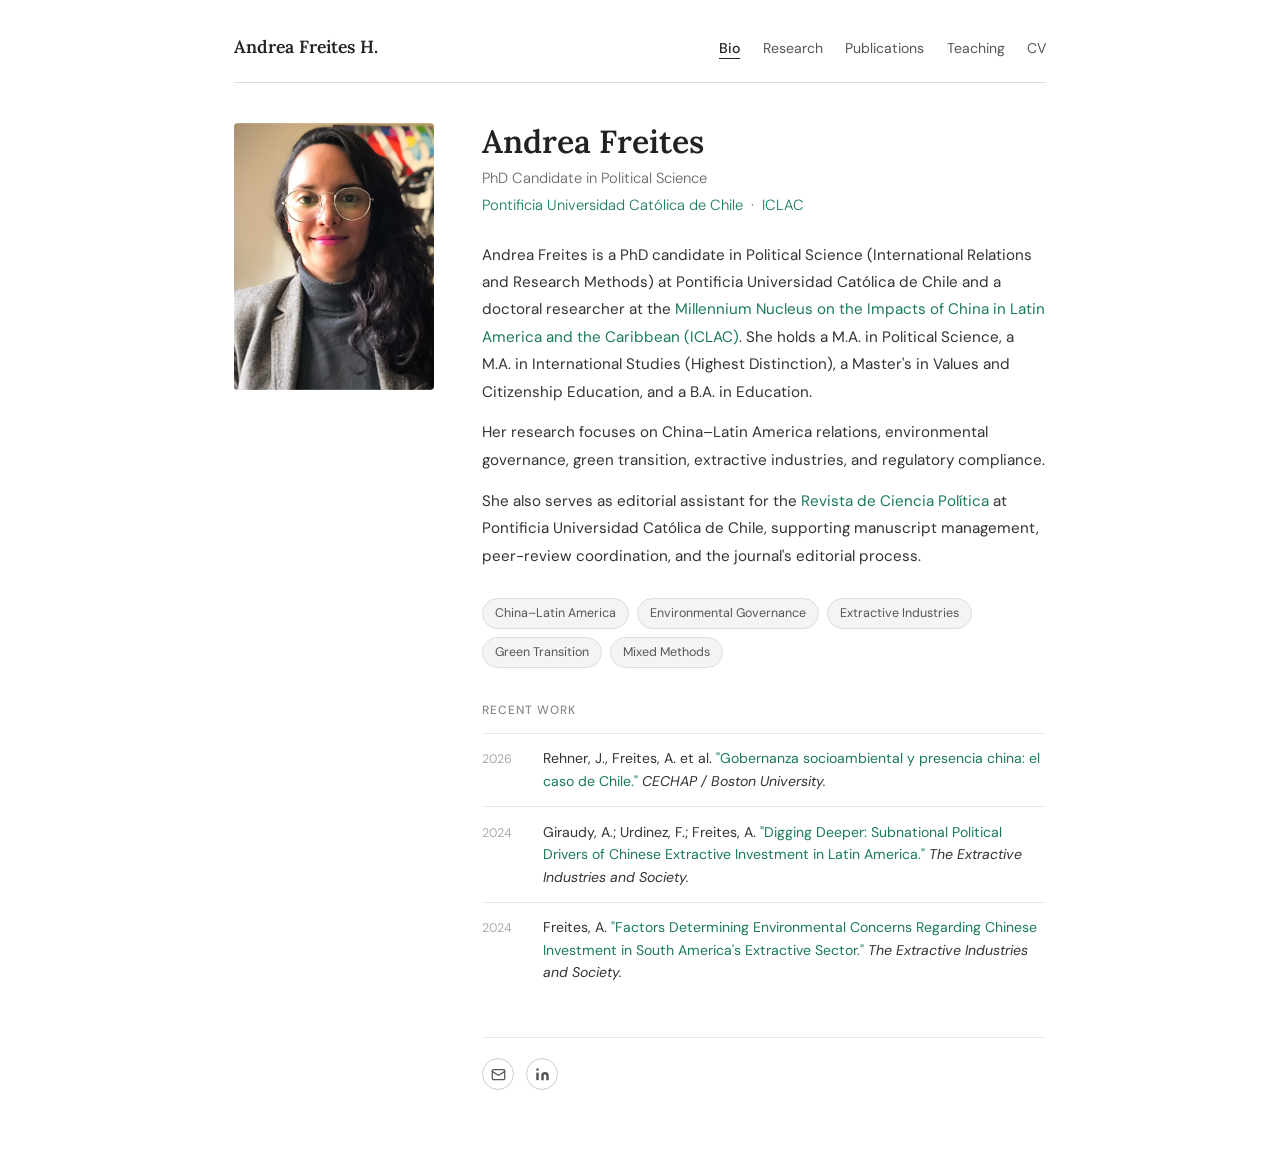
==== index.html @ e6993bae "Update index.html" ====
<!DOCTYPE html>
<html lang="en">
<head>
  <meta charset="UTF-8">
  <meta name="viewport" content="width=device-width, initial-scale=1.0">
  <title>Andrea Freites.</title>
  <link rel="preconnect" href="https://fonts.googleapis.com">
  <link rel="preconnect" href="https://fonts.gstatic.com" crossorigin>
  <link href="https://fonts.googleapis.com/css2?family=Lora:ital,wght@0,400;0,600;1,400&family=DM+Sans:wght@300;400;500&display=swap" rel="stylesheet">
  <style>
    *, *::before, *::after { box-sizing: border-box; margin: 0; padding: 0; }

    body {
      font-family: 'DM Sans', sans-serif;
      font-size: 1rem;
      line-height: 1.7;
      color: #222;
      background: #fff;
    }

    .page-wrap {
      max-width: 860px;
      margin: 0 auto;
      padding: 2rem 1.5rem 4rem;
    }

    /* Nav */
    nav {
      display: flex;
      align-items: baseline;
      justify-content: space-between;
      padding-bottom: 1.25rem;
      border-bottom: 1px solid #ddd;
      margin-bottom: 2.5rem;
      flex-wrap: wrap;
      gap: 0.75rem;
    }

    .nav-name {
      font-family: 'Lora', serif;
      font-size: 1.1rem;
      font-weight: 600;
      color: #222;
      text-decoration: none;
    }

    .nav-links {
      display: flex;
      gap: 1.4rem;
      font-size: 0.88rem;
      list-style: none;
    }

    .nav-links a {
      color: #555;
      text-decoration: none;
    }

    .nav-links a:hover { color: #222; }

    .nav-links a.active {
      color: #222;
      font-weight: 500;
      border-bottom: 1.5px solid #222;
      padding-bottom: 1px;
    }

    /* Two-column layout */
    .main-grid {
      display: grid;
      grid-template-columns: 200px 1fr;
      gap: 3rem;
      align-items: start;
    }

    /* Photo */
    .photo-col img {
      width: 100%;
      aspect-ratio: 3 / 4;
      object-fit: cover;
      border-radius: 4px;
      display: block;
    }

    /* Right column */
    .text-col h1 {
      font-family: 'Lora', serif;
      font-size: 2rem;
      font-weight: 600;
      line-height: 1.2;
      margin-bottom: 0.3rem;
      color: #222;
    }

    .subtitle {
      font-size: 0.92rem;
      color: #666;
      font-weight: 300;
      margin-bottom: 0.1rem;
    }

    .institution {
      font-size: 0.92rem;
      color: #666;
      font-weight: 300;
      margin-bottom: 1.5rem;
    }

    .institution a { color: #1a7a5e; text-decoration: none; }
    .institution a:hover { text-decoration: underline; }

    /* Bio */
    .bio { margin-bottom: 1.75rem; }

    .bio p {
      font-size: 0.95rem;
      line-height: 1.8;
      color: #333;
      margin-bottom: 0.85rem;
    }

    .bio a { color: #1a7a5e; text-decoration: none; }
    .bio a:hover { text-decoration: underline; }

    /* Research tags */
    .tags {
      display: flex;
      flex-wrap: wrap;
      gap: 8px;
      margin-bottom: 2rem;
    }

    .tag {
      font-size: 0.78rem;
      padding: 4px 12px;
      border-radius: 20px;
      background: #f4f4f2;
      color: #555;
      border: 0.5px solid #ddd;
    }

    /* Recent work */
    .recent-label {
      font-size: 0.75rem;
      font-weight: 500;
      text-transform: uppercase;
      letter-spacing: 0.08em;
      color: #888;
      margin-bottom: 0.75rem;
    }

    .news-item {
      display: flex;
      gap: 1rem;
      align-items: baseline;
      padding: 0.85rem 0;
      border-top: 0.5px solid #e8e8e8;
    }

    .news-date {
      font-size: 0.78rem;
      color: #aaa;
      white-space: nowrap;
      min-width: 2.8rem;
    }

    .news-text {
      font-size: 0.88rem;
      line-height: 1.6;
      color: #333;
    }

    .news-text em { font-style: italic; }
    .news-text a { color: #1a7a5e; text-decoration: none; }
    .news-text a:hover { text-decoration: underline; }

    /* Footer */
    footer {
      margin-top: 2.5rem;
      padding-top: 1.25rem;
      border-top: 0.5px solid #e8e8e8;
      font-size: 0.85rem;
      color: #888;
    }

    footer a { color: #1a7a5e; text-decoration: none; }
    footer a:hover { text-decoration: underline; }

    /* Responsive */
    @media (max-width: 620px) {
      .main-grid {
        grid-template-columns: 1fr;
        gap: 1.5rem;
      }
      .photo-col img {
        width: 140px;
        aspect-ratio: 1 / 1;
        border-radius: 50%;
      }
      nav { flex-direction: column; align-items: flex-start; }
    }
  </style>
</head>
<body>
<div class="page-wrap">

  <nav>
    <a href="index.html" class="nav-name">Andrea Freites H.</a>
    <ul class="nav-links">
      <li><a href="index.html" class="active">Bio</a></li>
      <li><a href="research.html">Research</a></li>
      <li><a href="publications.html">Publications</a></li>
      <li><a href="teaching.html">Teaching</a></li>
      <li><a href="cv.html">CV</a></li>
    </ul>
  </nav>

  <div class="main-grid">

    <div class="photo-col">
      <img src="assets/fotoaf.jpg" alt="Andrea Freites">
    </div>

    <div class="text-col">
      <h1>Andrea Freites</h1>
      <p class="subtitle">PhD Candidate in Political Science</p>
      <p class="institution">
        <a href="https://cienciapolitica.uc.cl" target="_blank" rel="noopener noreferrer">Pontificia Universidad Católica de Chile</a>
        &nbsp;·&nbsp;
        <a href="https://iclac.cl/eng/" target="_blank" rel="noopener noreferrer">ICLAC</a>
      </p>

      <div class="bio">
        <p>
          Andrea Freites is a PhD candidate in Political Science (International Relations and Research Methods)
          at Pontificia Universidad Católica de Chile and a doctoral researcher at the
          <a href="https://iclac.cl/eng/" target="_blank" rel="noopener noreferrer">Millennium Nucleus on the Impacts of China in Latin America and the Caribbean (ICLAC)</a>.
          She holds a M.A. in Political Science, a M.A. in International Studies (Highest Distinction),
          a Master's in Values and Citizenship Education, and a B.A. in Education.
        </p>
        <p>
          Her research focuses on China–Latin America relations, environmental governance, green transition,
          extractive industries, and regulatory compliance.
        </p>
        <p>
          She also serves as editorial assistant for the
          <a href="https://revistacienciapolitica.uc.cl/index.php/rcp/index" target="_blank" rel="noopener noreferrer">Revista de Ciencia Política</a>
          at Pontificia Universidad Católica de Chile, supporting manuscript management, peer-review coordination,
          and the journal's editorial process.
        </p>
      </div>

      <div class="tags">
        <span class="tag">China–Latin America</span>
        <span class="tag">Environmental Governance</span>
        <span class="tag">Extractive Industries</span>
        <span class="tag">Green Transition</span>
        <span class="tag">Mixed Methods</span>
      </div>

      <p class="recent-label">Recent work</p>

      
<div class="news-item">
  <span class="news-date">2026</span>
  <span class="news-text">
    Rehner, J., Freites, A. et al.
    <a href="https://cechap.up.edu.pe/en/review/latin-america-china-and-a-just-energy-transition-working-paper-series/" target="_blank" rel="noopener noreferrer">"Gobernanza socioambiental y presencia china: el caso de Chile."</a>
    <em>CECHAP / Boston University.</em>
  </span>
</div>

<div class="news-item">
  <span class="news-date">2024</span>
  <span class="news-text">
    Giraudy, A.; Urdinez, F.; Freites, A.
    <a href="https://www.sciencedirect.com/science/article/pii/S2214790X24001515" target="_blank" rel="noopener noreferrer">"Digging Deeper: Subnational Political Drivers of Chinese Extractive Investment in Latin America."</a>
    <em>The Extractive Industries and Society.</em>
  </span>
</div>

<div class="news-item">
  <span class="news-date">2024</span>
  <span class="news-text">
    Freites, A.
    <a href="https://www.sciencedirect.com/science/article/pii/S2214790X24001035" target="_blank" rel="noopener noreferrer">"Factors Determining Environmental Concerns Regarding Chinese Investment in South America's Extractive Sector."</a>
    <em>The Extractive Industries and Society.</em>
  </span>
</div>

      <footer>
  <a href="mailto:apfreites@uc.cl" target="_blank" rel="noopener noreferrer" title="Email" style="display:inline-flex; align-items:center; justify-content:center; width:32px; height:32px; border-radius:50%; border:1px solid #ccc; color:#555; text-decoration:none; margin-right:8px;">
    <svg xmlns="http://www.w3.org/2000/svg" width="15" height="15" viewBox="0 0 24 24" fill="none" stroke="currentColor" stroke-width="2" stroke-linecap="round" stroke-linejoin="round"><rect x="2" y="4" width="20" height="16" rx="2"/><path d="m22 7-8.97 5.7a1.94 1.94 0 0 1-2.06 0L2 7"/></svg>
  </a>
  <a href="https://www.linkedin.com/in/andrea-p-a-freites-h-539843b3/" target="_blank" rel="noopener noreferrer" title="LinkedIn" style="display:inline-flex; align-items:center; justify-content:center; width:32px; height:32px; border-radius:50%; border:1px solid #ccc; color:#555; text-decoration:none;">
    <svg xmlns="http://www.w3.org/2000/svg" width="15" height="15" viewBox="0 0 24 24" fill="currentColor"><path d="M16 8a6 6 0 0 1 6 6v7h-4v-7a2 2 0 0 0-2-2 2 2 0 0 0-2 2v7h-4v-7a6 6 0 0 1 6-6z"/><rect x="2" y="9" width="4" height="12"/><circle cx="4" cy="4" r="2"/></svg>
  </a>
</footer>

    </div>
  </div>

</div>
</body>
</html>
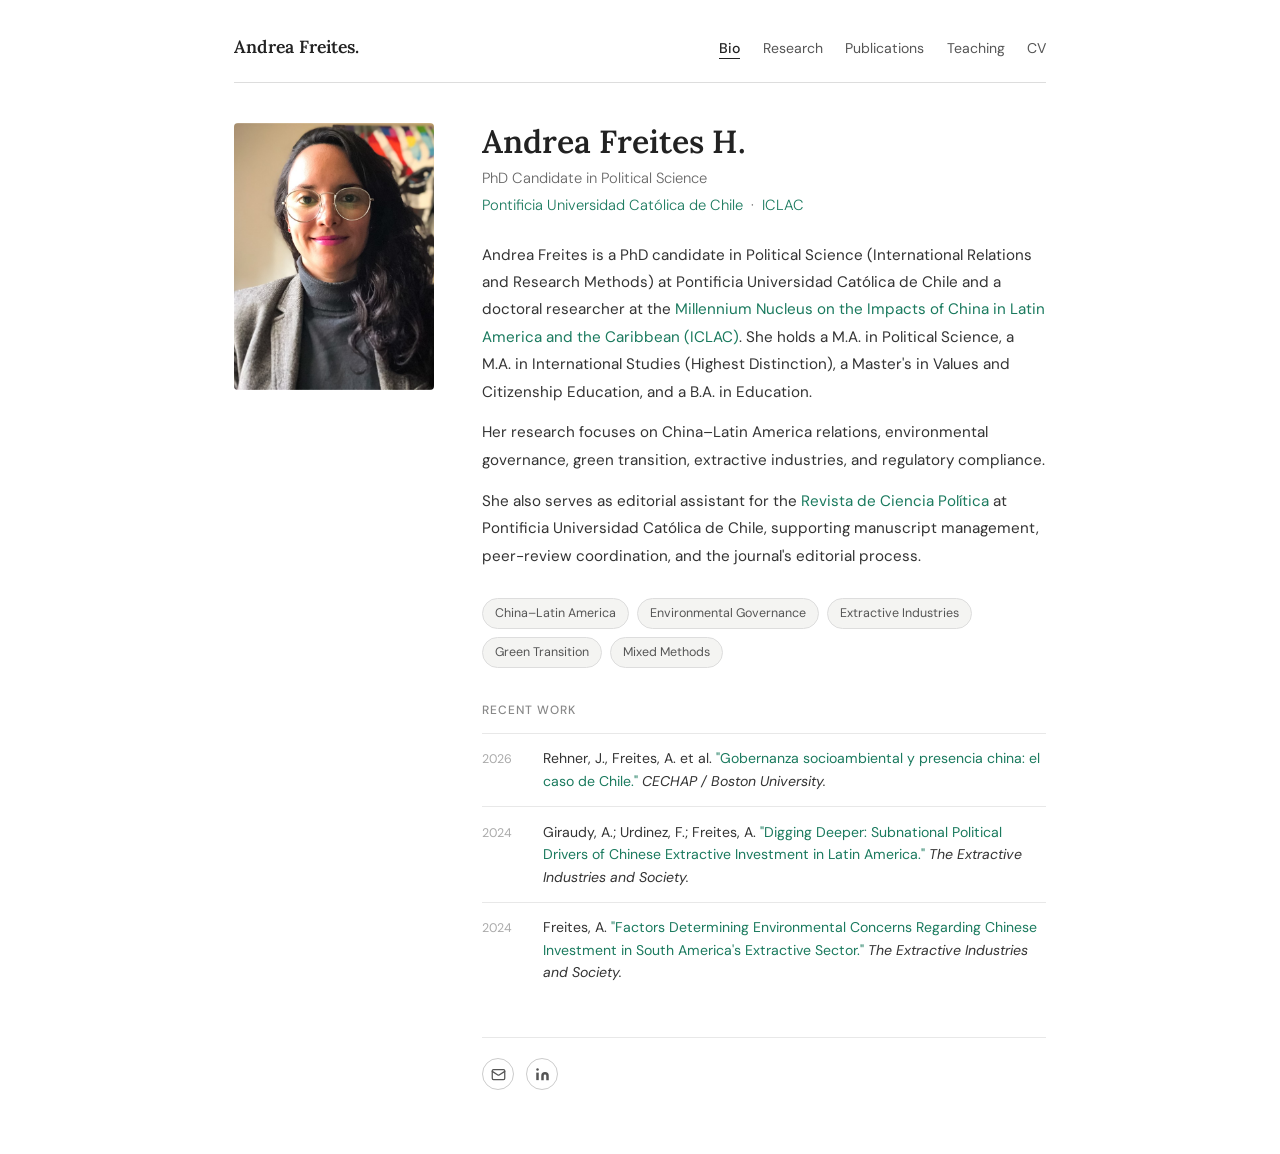
==== commit 8d0f28fa: "Update index.html" ====
--- a/index.html
+++ b/index.html
@@ -205,7 +205,7 @@
 <div class="page-wrap">
 
   <nav>
-    <a href="index.html" class="nav-name">Andrea Freites H.</a>
+    <a href="index.html" class="nav-name">Andrea Freites.</a>
     <ul class="nav-links">
       <li><a href="index.html" class="active">Bio</a></li>
       <li><a href="research.html">Research</a></li>
@@ -222,7 +222,7 @@
     </div>
 
     <div class="text-col">
-      <h1>Andrea Freites</h1>
+      <h1>Andrea Freites H.</h1>
       <p class="subtitle">PhD Candidate in Political Science</p>
       <p class="institution">
         <a href="https://cienciapolitica.uc.cl" target="_blank" rel="noopener noreferrer">Pontificia Universidad Católica de Chile</a>
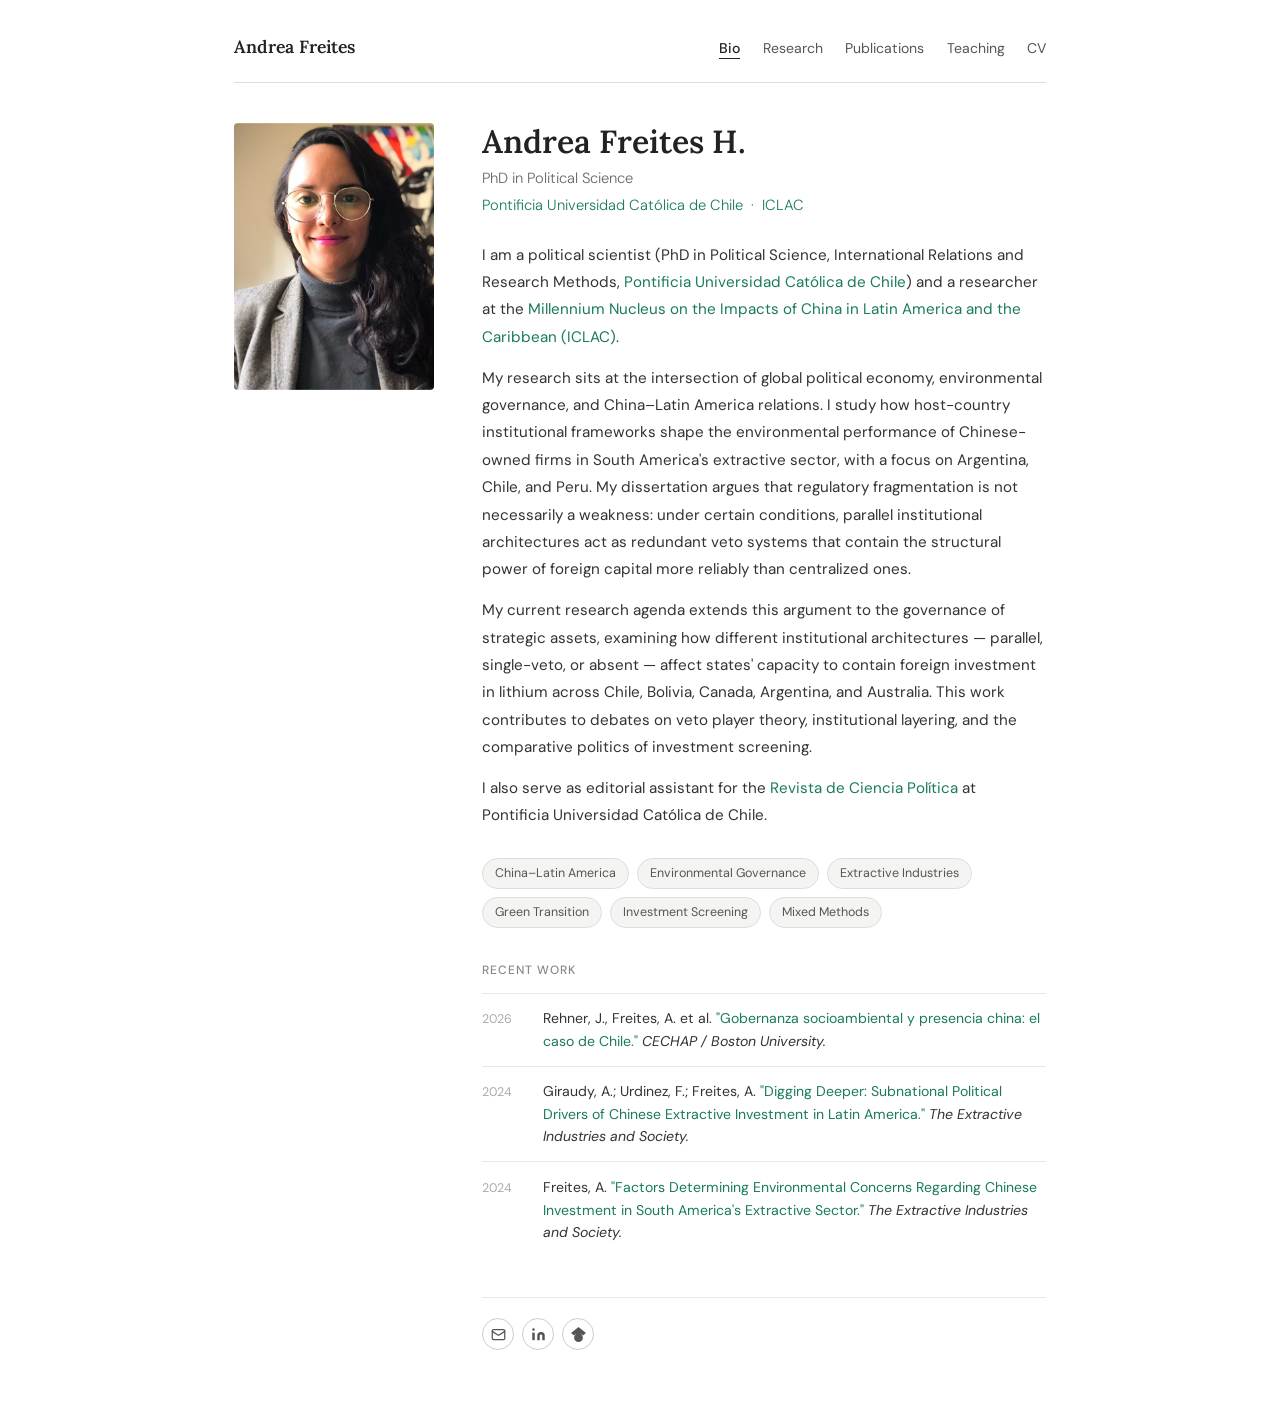
==== commit f09caa6e: "Update index.html" ====
--- a/index.html
+++ b/index.html
@@ -3,7 +3,7 @@
 <head>
   <meta charset="UTF-8">
   <meta name="viewport" content="width=device-width, initial-scale=1.0">
-  <title>Andrea Freites.</title>
+  <title>Andrea Freites</title>
   <link rel="preconnect" href="https://fonts.googleapis.com">
   <link rel="preconnect" href="https://fonts.gstatic.com" crossorigin>
   <link href="https://fonts.googleapis.com/css2?family=Lora:ital,wght@0,400;0,600;1,400&family=DM+Sans:wght@300;400;500&display=swap" rel="stylesheet">
@@ -24,7 +24,6 @@
       padding: 2rem 1.5rem 4rem;
     }
 
-    /* Nav */
     nav {
       display: flex;
       align-items: baseline;
@@ -51,13 +50,8 @@
       list-style: none;
     }
 
-    .nav-links a {
-      color: #555;
-      text-decoration: none;
-    }
-
+    .nav-links a { color: #555; text-decoration: none; }
     .nav-links a:hover { color: #222; }
-
     .nav-links a.active {
       color: #222;
       font-weight: 500;
@@ -65,7 +59,6 @@
       padding-bottom: 1px;
     }
 
-    /* Two-column layout */
     .main-grid {
       display: grid;
       grid-template-columns: 200px 1fr;
@@ -73,7 +66,6 @@
       align-items: start;
     }
 
-    /* Photo */
     .photo-col img {
       width: 100%;
       aspect-ratio: 3 / 4;
@@ -82,7 +74,6 @@
       display: block;
     }
 
-    /* Right column */
     .text-col h1 {
       font-family: 'Lora', serif;
       font-size: 2rem;
@@ -109,7 +100,6 @@
     .institution a { color: #1a7a5e; text-decoration: none; }
     .institution a:hover { text-decoration: underline; }
 
-    /* Bio */
     .bio { margin-bottom: 1.75rem; }
 
     .bio p {
@@ -122,7 +112,6 @@
     .bio a { color: #1a7a5e; text-decoration: none; }
     .bio a:hover { text-decoration: underline; }
 
-    /* Research tags */
     .tags {
       display: flex;
       flex-wrap: wrap;
@@ -139,7 +128,6 @@
       border: 0.5px solid #ddd;
     }
 
-    /* Recent work */
     .recent-label {
       font-size: 0.75rem;
       font-weight: 500;
@@ -174,29 +162,35 @@
     .news-text a { color: #1a7a5e; text-decoration: none; }
     .news-text a:hover { text-decoration: underline; }
 
-    /* Footer */
     footer {
       margin-top: 2.5rem;
       padding-top: 1.25rem;
       border-top: 0.5px solid #e8e8e8;
-      font-size: 0.85rem;
-      color: #888;
-    }
-
-    footer a { color: #1a7a5e; text-decoration: none; }
-    footer a:hover { text-decoration: underline; }
-
-    /* Responsive */
+    }
+
+    .footer-icons { display: flex; gap: 8px; }
+
+    .footer-icon {
+      display: inline-flex;
+      align-items: center;
+      justify-content: center;
+      width: 32px;
+      height: 32px;
+      border-radius: 50%;
+      border: 1px solid #ccc;
+      color: #555;
+      text-decoration: none;
+      transition: border-color 0.2s, color 0.2s;
+    }
+
+    .footer-icon:hover {
+      border-color: #1a7a5e;
+      color: #1a7a5e;
+    }
+
     @media (max-width: 620px) {
-      .main-grid {
-        grid-template-columns: 1fr;
-        gap: 1.5rem;
-      }
-      .photo-col img {
-        width: 140px;
-        aspect-ratio: 1 / 1;
-        border-radius: 50%;
-      }
+      .main-grid { grid-template-columns: 1fr; gap: 1.5rem; }
+      .photo-col img { width: 140px; aspect-ratio: 1 / 1; border-radius: 50%; }
       nav { flex-direction: column; align-items: flex-start; }
     }
   </style>
@@ -205,7 +199,7 @@
 <div class="page-wrap">
 
   <nav>
-    <a href="index.html" class="nav-name">Andrea Freites.</a>
+    <a href="index.html" class="nav-name">Andrea Freites</a>
     <ul class="nav-links">
       <li><a href="index.html" class="active">Bio</a></li>
       <li><a href="research.html">Research</a></li>
@@ -223,7 +217,7 @@
 
     <div class="text-col">
       <h1>Andrea Freites H.</h1>
-      <p class="subtitle">PhD Candidate in Political Science</p>
+      <p class="subtitle">PhD in Political Science</p>
       <p class="institution">
         <a href="https://cienciapolitica.uc.cl" target="_blank" rel="noopener noreferrer">Pontificia Universidad Católica de Chile</a>
         &nbsp;·&nbsp;
@@ -232,21 +226,32 @@
 
       <div class="bio">
         <p>
-          Andrea Freites is a PhD candidate in Political Science (International Relations and Research Methods)
-          at Pontificia Universidad Católica de Chile and a doctoral researcher at the
-          <a href="https://iclac.cl/eng/" target="_blank" rel="noopener noreferrer">Millennium Nucleus on the Impacts of China in Latin America and the Caribbean (ICLAC)</a>.
-          She holds a M.A. in Political Science, a M.A. in International Studies (Highest Distinction),
-          a Master's in Values and Citizenship Education, and a B.A. in Education.
+          I am a political scientist (PhD in Political Science, International Relations and Research Methods,
+          <a href="https://cienciapolitica.uc.cl" target="_blank" rel="noopener noreferrer">Pontificia Universidad Católica de Chile</a>)
+          and a researcher at the
+          <a href="https://iclac.cl/eng/" target="_blank" rel="noopener noreferrer">Millennium Nucleus on the Impacts of China
+          in Latin America and the Caribbean (ICLAC)</a>.
         </p>
         <p>
-          Her research focuses on China–Latin America relations, environmental governance, green transition,
-          extractive industries, and regulatory compliance.
+          My research sits at the intersection of global political economy, environmental governance,
+          and China–Latin America relations. I study how host-country institutional frameworks shape
+          the environmental performance of Chinese-owned firms in South America's extractive sector,
+          with a focus on Argentina, Chile, and Peru. My dissertation argues that regulatory fragmentation
+          is not necessarily a weakness: under certain conditions, parallel institutional architectures act
+          as redundant veto systems that contain the structural power of foreign capital more reliably
+          than centralized ones.
         </p>
         <p>
-          She also serves as editorial assistant for the
+          My current research agenda extends this argument to the governance of strategic assets,
+          examining how different institutional architectures — parallel, single-veto, or absent —
+          affect states' capacity to contain foreign investment in lithium across Chile, Bolivia, Canada,
+          Argentina, and Australia. This work contributes to debates on veto player theory,
+          institutional layering, and the comparative politics of investment screening.
+        </p>
+        <p>
+          I also serve as editorial assistant for the
           <a href="https://revistacienciapolitica.uc.cl/index.php/rcp/index" target="_blank" rel="noopener noreferrer">Revista de Ciencia Política</a>
-          at Pontificia Universidad Católica de Chile, supporting manuscript management, peer-review coordination,
-          and the journal's editorial process.
+          at Pontificia Universidad Católica de Chile.
         </p>
       </div>
 
@@ -255,47 +260,52 @@
         <span class="tag">Environmental Governance</span>
         <span class="tag">Extractive Industries</span>
         <span class="tag">Green Transition</span>
+        <span class="tag">Investment Screening</span>
         <span class="tag">Mixed Methods</span>
       </div>
 
       <p class="recent-label">Recent work</p>
 
-      
-<div class="news-item">
-  <span class="news-date">2026</span>
-  <span class="news-text">
-    Rehner, J., Freites, A. et al.
-    <a href="https://cechap.up.edu.pe/en/review/latin-america-china-and-a-just-energy-transition-working-paper-series/" target="_blank" rel="noopener noreferrer">"Gobernanza socioambiental y presencia china: el caso de Chile."</a>
-    <em>CECHAP / Boston University.</em>
-  </span>
-</div>
-
-<div class="news-item">
-  <span class="news-date">2024</span>
-  <span class="news-text">
-    Giraudy, A.; Urdinez, F.; Freites, A.
-    <a href="https://www.sciencedirect.com/science/article/pii/S2214790X24001515" target="_blank" rel="noopener noreferrer">"Digging Deeper: Subnational Political Drivers of Chinese Extractive Investment in Latin America."</a>
-    <em>The Extractive Industries and Society.</em>
-  </span>
-</div>
-
-<div class="news-item">
-  <span class="news-date">2024</span>
-  <span class="news-text">
-    Freites, A.
-    <a href="https://www.sciencedirect.com/science/article/pii/S2214790X24001035" target="_blank" rel="noopener noreferrer">"Factors Determining Environmental Concerns Regarding Chinese Investment in South America's Extractive Sector."</a>
-    <em>The Extractive Industries and Society.</em>
-  </span>
-</div>
+      <div class="news-item">
+        <span class="news-date">2026</span>
+        <span class="news-text">
+          Rehner, J., Freites, A. et al.
+          <a href="https://cechap.up.edu.pe/en/review/latin-america-china-and-a-just-energy-transition-working-paper-series/" target="_blank" rel="noopener noreferrer">"Gobernanza socioambiental y presencia china: el caso de Chile."</a>
+          <em>CECHAP / Boston University.</em>
+        </span>
+      </div>
+
+      <div class="news-item">
+        <span class="news-date">2024</span>
+        <span class="news-text">
+          Giraudy, A.; Urdinez, F.; Freites, A.
+          <a href="https://www.sciencedirect.com/science/article/pii/S2214790X24001515" target="_blank" rel="noopener noreferrer">"Digging Deeper: Subnational Political Drivers of Chinese Extractive Investment in Latin America."</a>
+          <em>The Extractive Industries and Society.</em>
+        </span>
+      </div>
+
+      <div class="news-item">
+        <span class="news-date">2024</span>
+        <span class="news-text">
+          Freites, A.
+          <a href="https://www.sciencedirect.com/science/article/pii/S2214790X24001035" target="_blank" rel="noopener noreferrer">"Factors Determining Environmental Concerns Regarding Chinese Investment in South America's Extractive Sector."</a>
+          <em>The Extractive Industries and Society.</em>
+        </span>
+      </div>
 
       <footer>
-  <a href="mailto:apfreites@uc.cl" target="_blank" rel="noopener noreferrer" title="Email" style="display:inline-flex; align-items:center; justify-content:center; width:32px; height:32px; border-radius:50%; border:1px solid #ccc; color:#555; text-decoration:none; margin-right:8px;">
-    <svg xmlns="http://www.w3.org/2000/svg" width="15" height="15" viewBox="0 0 24 24" fill="none" stroke="currentColor" stroke-width="2" stroke-linecap="round" stroke-linejoin="round"><rect x="2" y="4" width="20" height="16" rx="2"/><path d="m22 7-8.97 5.7a1.94 1.94 0 0 1-2.06 0L2 7"/></svg>
-  </a>
-  <a href="https://www.linkedin.com/in/andrea-p-a-freites-h-539843b3/" target="_blank" rel="noopener noreferrer" title="LinkedIn" style="display:inline-flex; align-items:center; justify-content:center; width:32px; height:32px; border-radius:50%; border:1px solid #ccc; color:#555; text-decoration:none;">
-    <svg xmlns="http://www.w3.org/2000/svg" width="15" height="15" viewBox="0 0 24 24" fill="currentColor"><path d="M16 8a6 6 0 0 1 6 6v7h-4v-7a2 2 0 0 0-2-2 2 2 0 0 0-2 2v7h-4v-7a6 6 0 0 1 6-6z"/><rect x="2" y="9" width="4" height="12"/><circle cx="4" cy="4" r="2"/></svg>
-  </a>
-</footer>
+        <div class="footer-icons">
+          <a href="mailto:apfreites@uc.cl" title="Email" class="footer-icon">
+            <svg xmlns="http://www.w3.org/2000/svg" width="15" height="15" viewBox="0 0 24 24" fill="none" stroke="currentColor" stroke-width="2" stroke-linecap="round" stroke-linejoin="round"><rect x="2" y="4" width="20" height="16" rx="2"/><path d="m22 7-8.97 5.7a1.94 1.94 0 0 1-2.06 0L2 7"/></svg>
+          </a>
+          <a href="https://www.linkedin.com/in/andrea-p-a-freites-h-539843b3/" target="_blank" rel="noopener noreferrer" title="LinkedIn" class="footer-icon">
+            <svg xmlns="http://www.w3.org/2000/svg" width="15" height="15" viewBox="0 0 24 24" fill="currentColor"><path d="M16 8a6 6 0 0 1 6 6v7h-4v-7a2 2 0 0 0-2-2 2 2 0 0 0-2 2v7h-4v-7a6 6 0 0 1 6-6z"/><rect x="2" y="9" width="4" height="12"/><circle cx="4" cy="4" r="2"/></svg>
+          </a>
+          <a href="https://scholar.google.com/citations?user=FX0-ZZYAAAAJ&hl=es" target="_blank" rel="noopener noreferrer" title="Google Scholar" class="footer-icon">
+            <svg xmlns="http://www.w3.org/2000/svg" width="15" height="15" viewBox="0 0 24 24" fill="currentColor"><path d="M12 24a7 7 0 1 1 0-14 7 7 0 0 1 0 14zm0-24L0 9.5l4.838 3.94A8 8 0 0 1 12 10a8 8 0 0 1 7.162 3.44L24 9.5z"/></svg>
+          </a>
+        </div>
+      </footer>
 
     </div>
   </div>
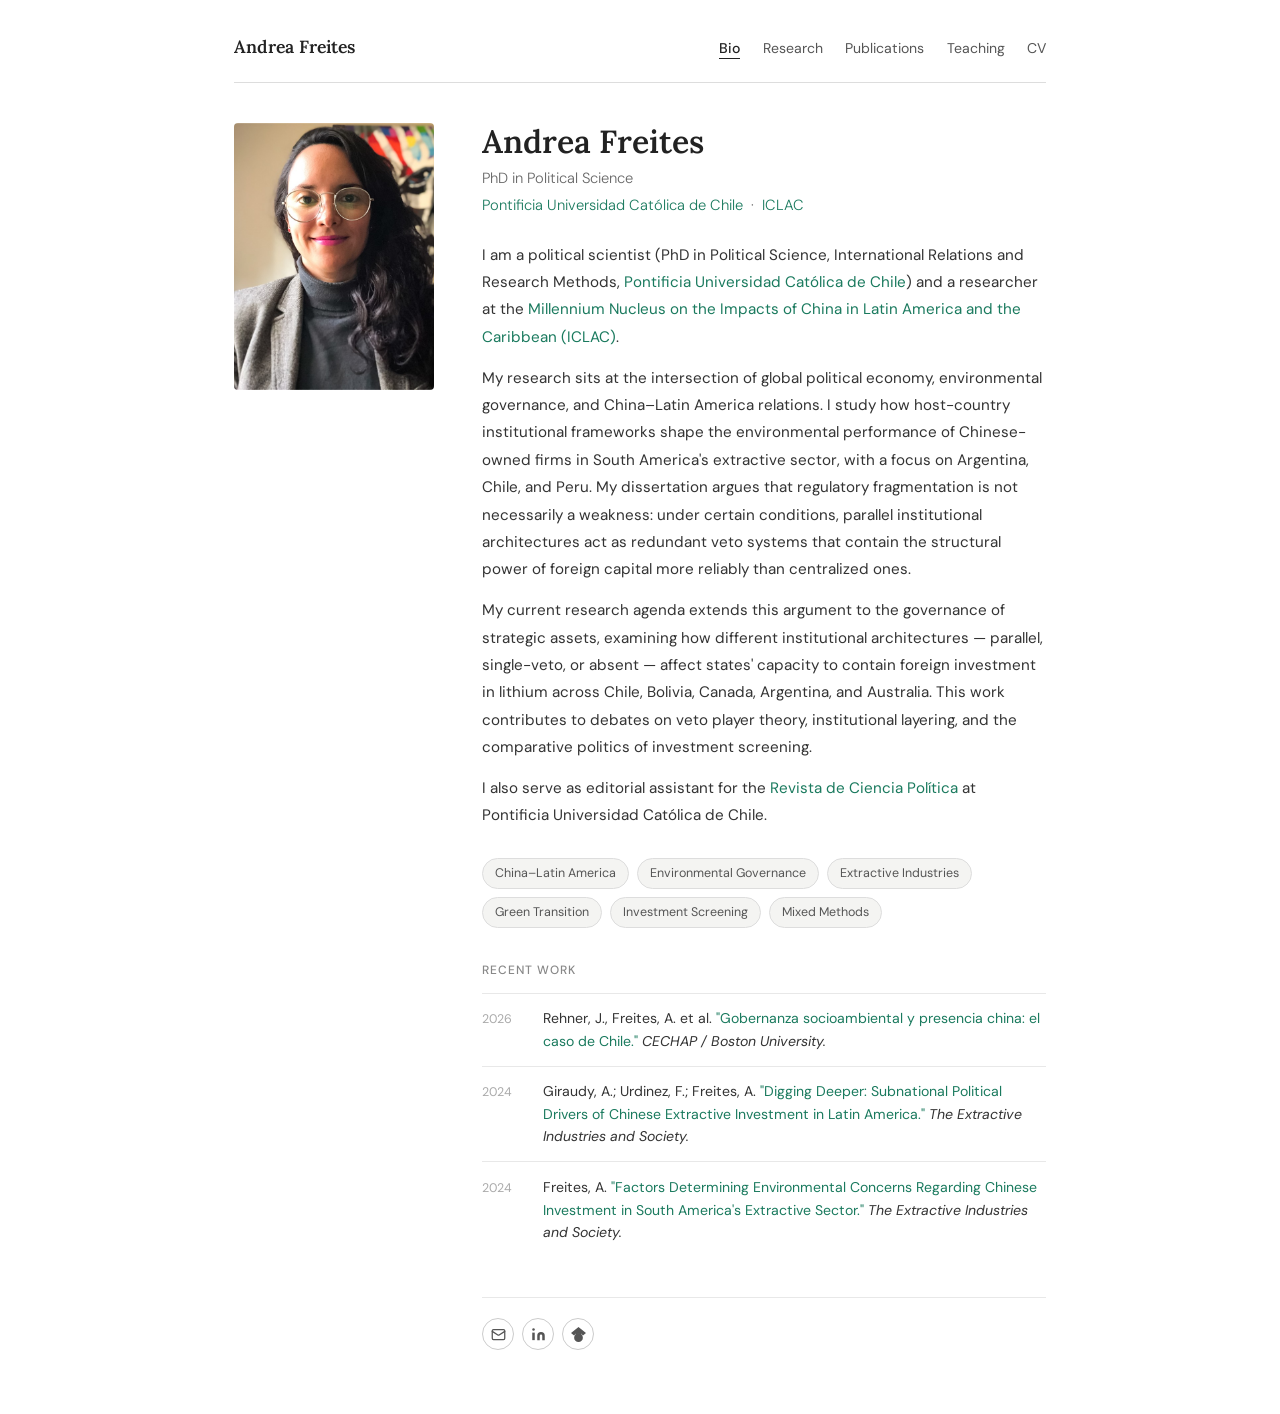
==== commit 147303fd: "Update index.html" ====
--- a/index.html
+++ b/index.html
@@ -216,7 +216,7 @@
     </div>
 
     <div class="text-col">
-      <h1>Andrea Freites H.</h1>
+      <h1>Andrea Freites</h1>
       <p class="subtitle">PhD in Political Science</p>
       <p class="institution">
         <a href="https://cienciapolitica.uc.cl" target="_blank" rel="noopener noreferrer">Pontificia Universidad Católica de Chile</a>
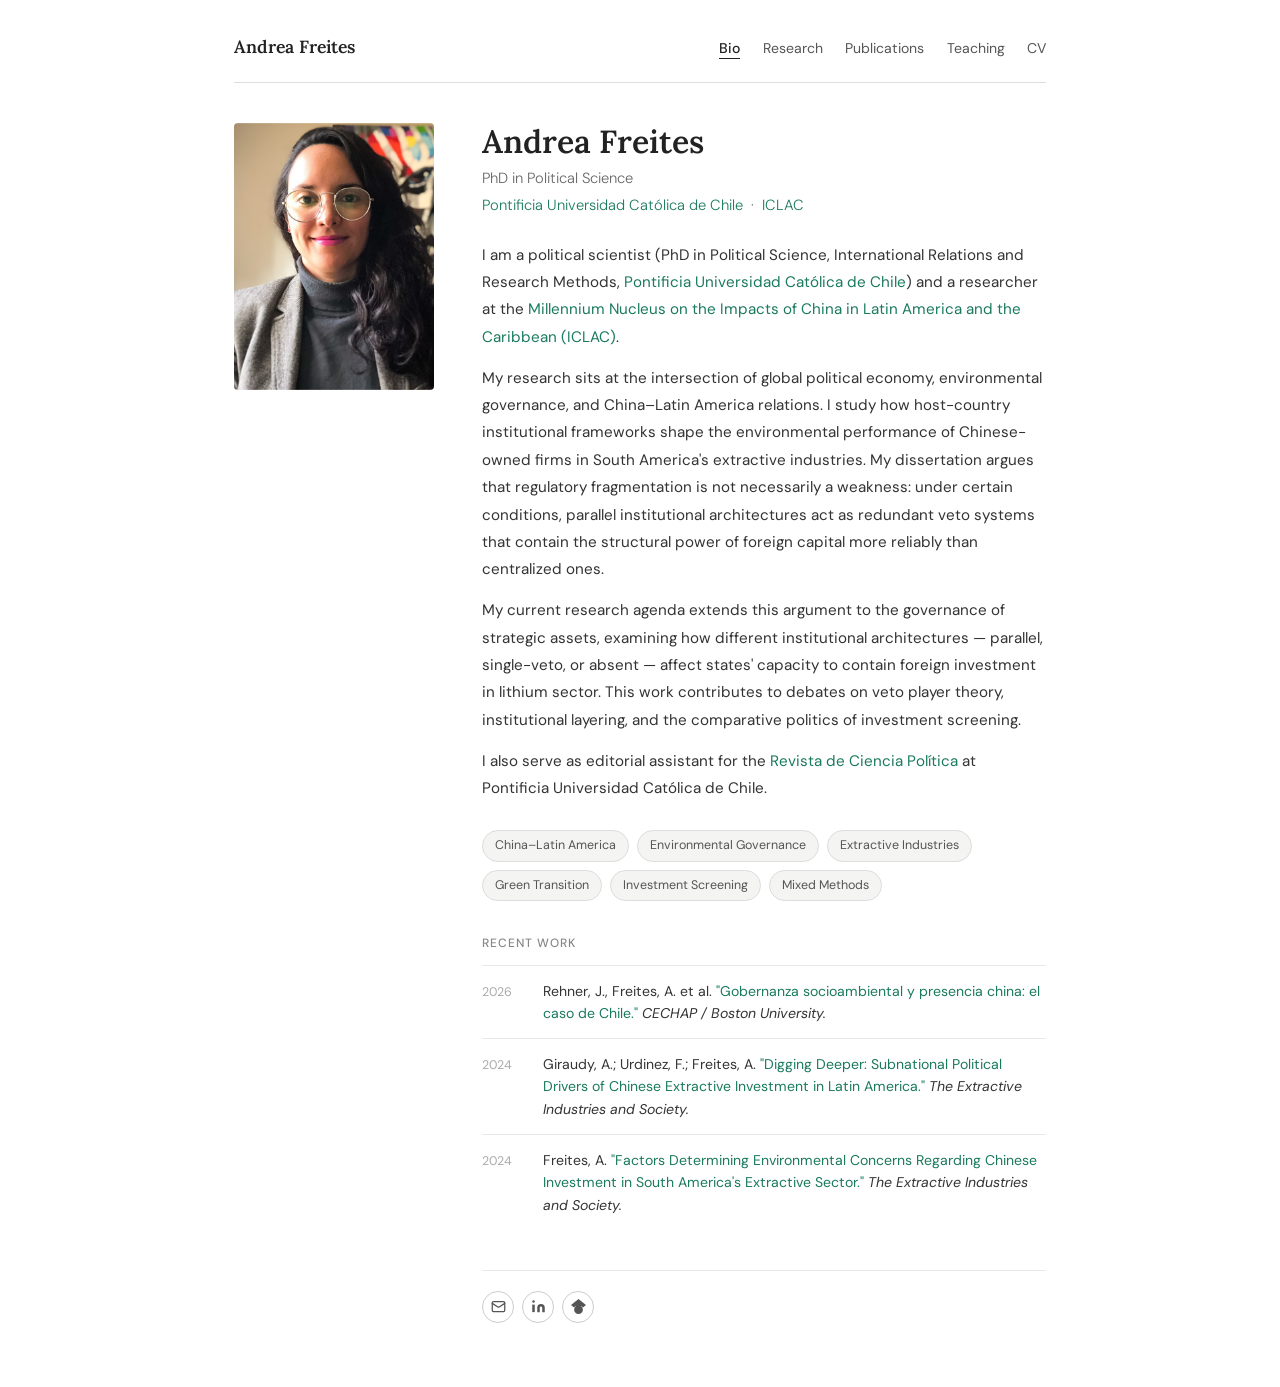
==== commit 1207e9fc: "Update index.html" ====
--- a/index.html
+++ b/index.html
@@ -235,8 +235,7 @@
         <p>
           My research sits at the intersection of global political economy, environmental governance,
           and China–Latin America relations. I study how host-country institutional frameworks shape
-          the environmental performance of Chinese-owned firms in South America's extractive sector,
-          with a focus on Argentina, Chile, and Peru. My dissertation argues that regulatory fragmentation
+          the environmental performance of Chinese-owned firms in South America's extractive industries. My dissertation argues that regulatory fragmentation
           is not necessarily a weakness: under certain conditions, parallel institutional architectures act
           as redundant veto systems that contain the structural power of foreign capital more reliably
           than centralized ones.
@@ -244,8 +243,7 @@
         <p>
           My current research agenda extends this argument to the governance of strategic assets,
           examining how different institutional architectures — parallel, single-veto, or absent —
-          affect states' capacity to contain foreign investment in lithium across Chile, Bolivia, Canada,
-          Argentina, and Australia. This work contributes to debates on veto player theory,
+          affect states' capacity to contain foreign investment in lithium sector. This work contributes to debates on veto player theory,
           institutional layering, and the comparative politics of investment screening.
         </p>
         <p>
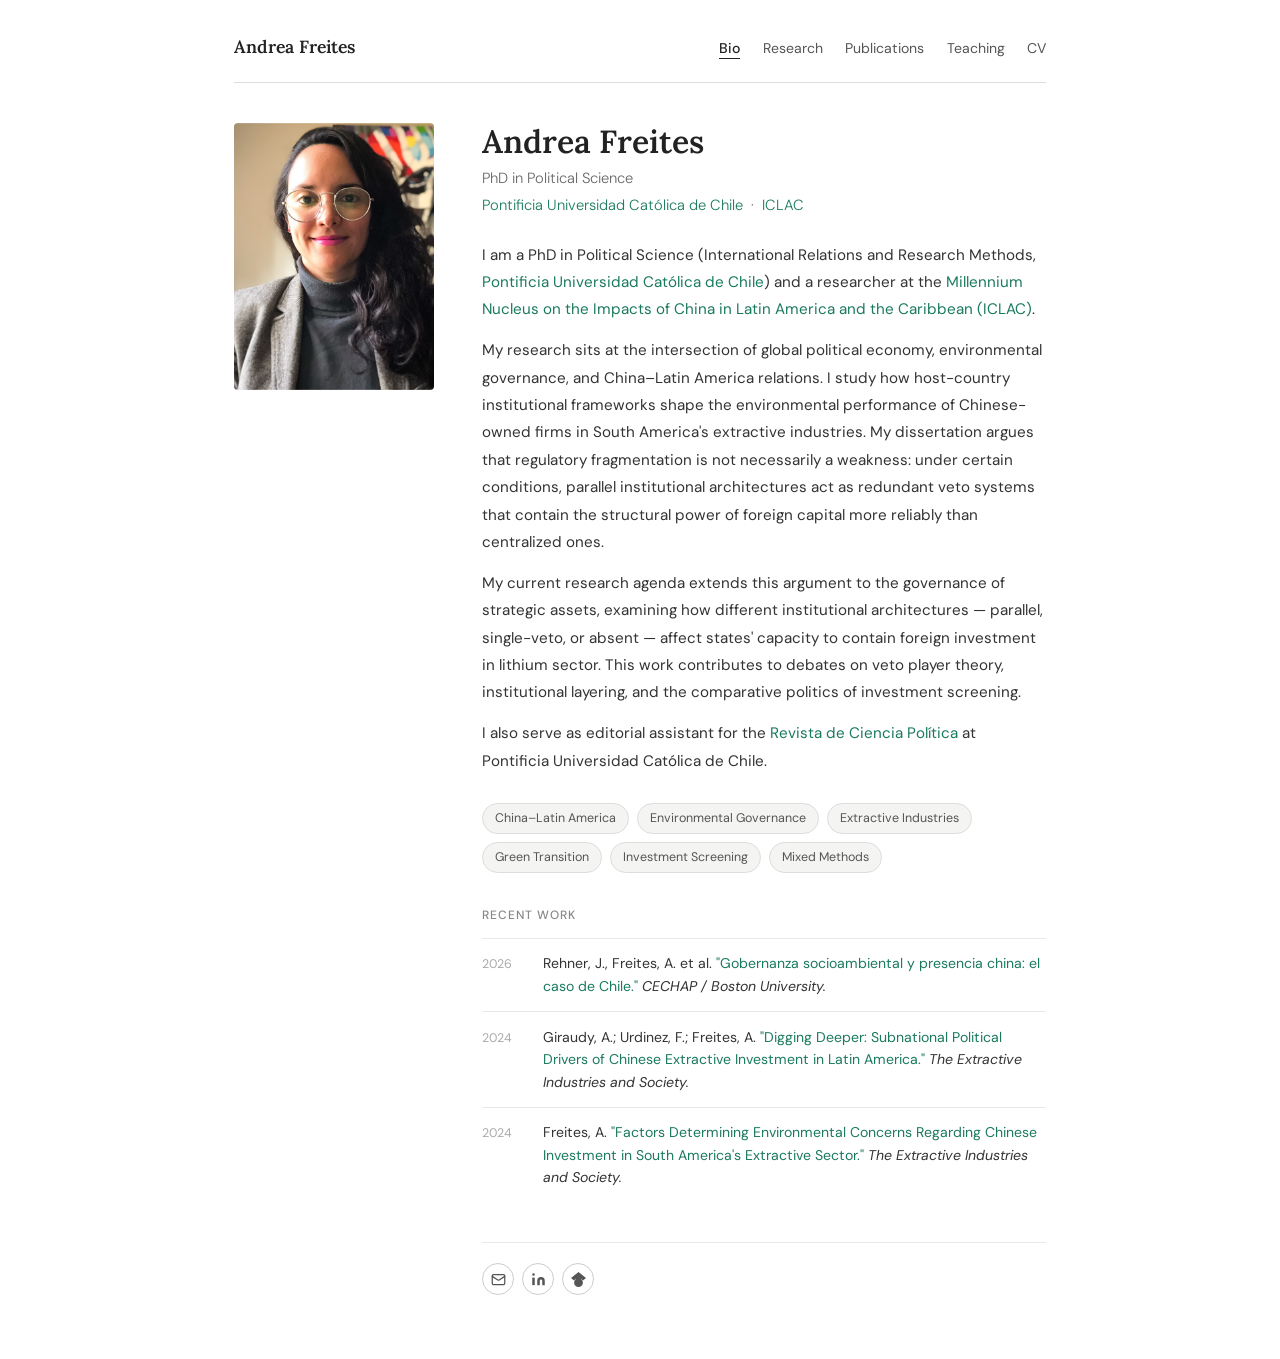
==== commit 5993cf56: "Update index.html" ====
--- a/index.html
+++ b/index.html
@@ -226,7 +226,7 @@
 
       <div class="bio">
         <p>
-          I am a political scientist (PhD in Political Science, International Relations and Research Methods,
+          I am a PhD in Political Science (International Relations and Research Methods,
           <a href="https://cienciapolitica.uc.cl" target="_blank" rel="noopener noreferrer">Pontificia Universidad Católica de Chile</a>)
           and a researcher at the
           <a href="https://iclac.cl/eng/" target="_blank" rel="noopener noreferrer">Millennium Nucleus on the Impacts of China
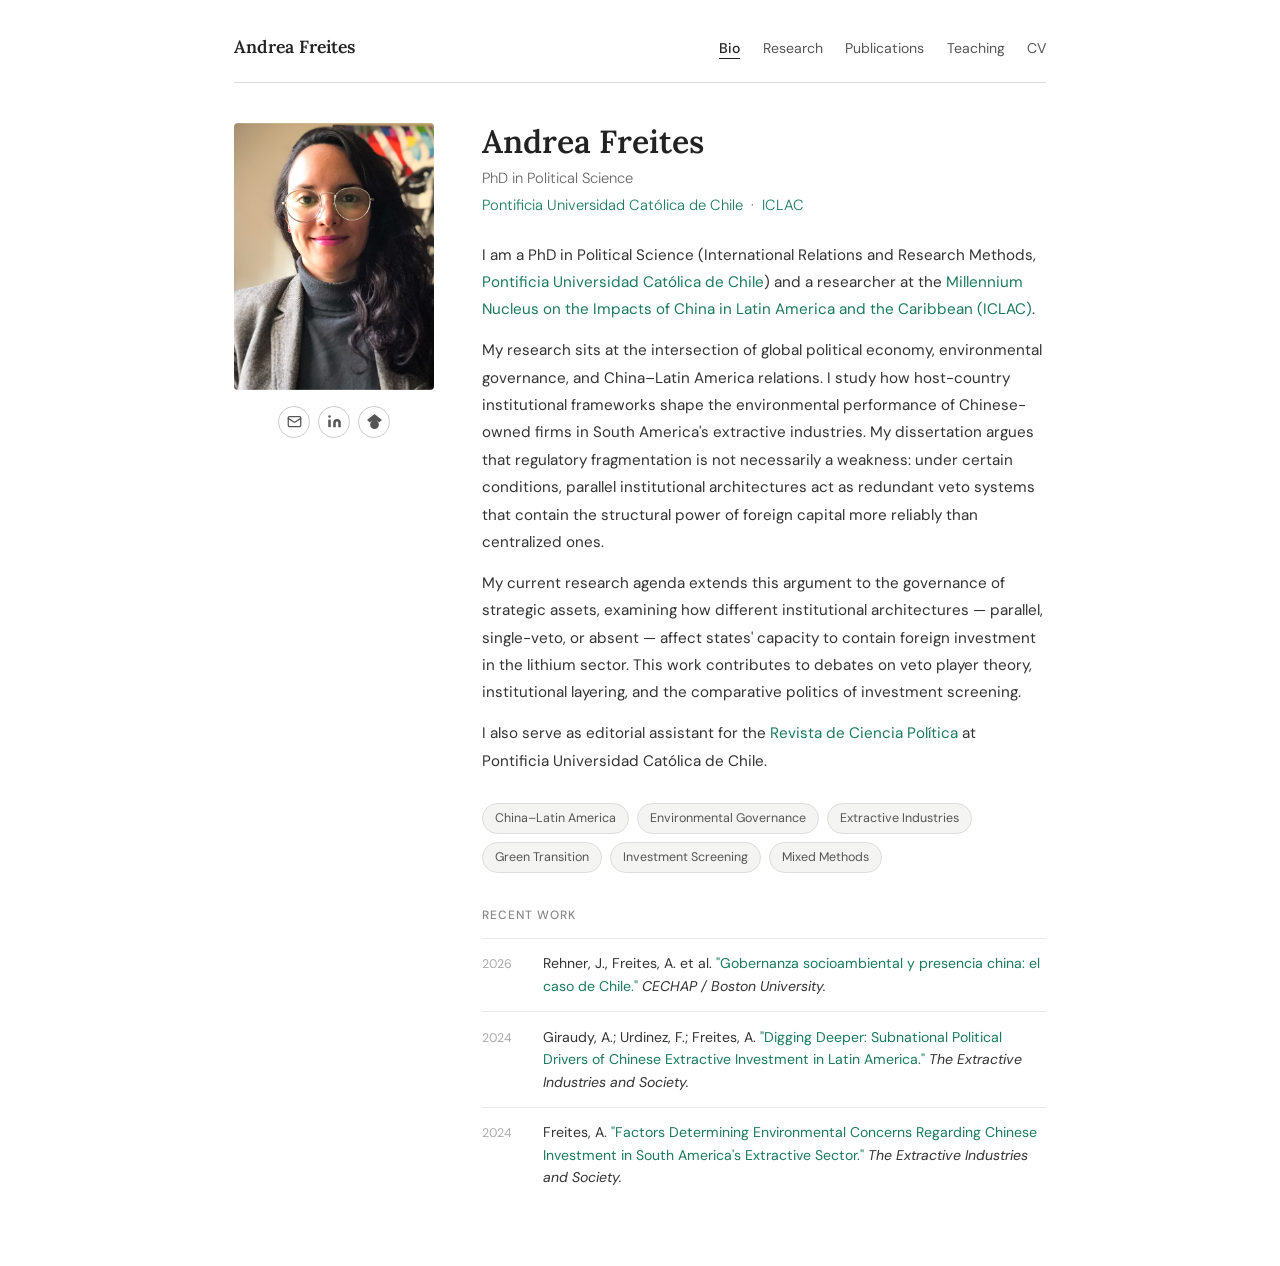
==== commit aef2fd12: "Update index.html" ====
--- a/index.html
+++ b/index.html
@@ -74,6 +74,13 @@
       display: block;
     }
 
+    .photo-icons {
+      display: flex;
+      gap: 8px;
+      justify-content: center;
+      margin-top: 1rem;
+    }
+
     .text-col h1 {
       font-family: 'Lora', serif;
       font-size: 2rem;
@@ -161,14 +168,6 @@
     .news-text em { font-style: italic; }
     .news-text a { color: #1a7a5e; text-decoration: none; }
     .news-text a:hover { text-decoration: underline; }
-
-    footer {
-      margin-top: 2.5rem;
-      padding-top: 1.25rem;
-      border-top: 0.5px solid #e8e8e8;
-    }
-
-    .footer-icons { display: flex; gap: 8px; }
 
     .footer-icon {
       display: inline-flex;
@@ -191,6 +190,7 @@
     @media (max-width: 620px) {
       .main-grid { grid-template-columns: 1fr; gap: 1.5rem; }
       .photo-col img { width: 140px; aspect-ratio: 1 / 1; border-radius: 50%; }
+      .photo-icons { justify-content: flex-start; }
       nav { flex-direction: column; align-items: flex-start; }
     }
   </style>
@@ -213,6 +213,17 @@
 
     <div class="photo-col">
       <img src="assets/fotoaf.jpg" alt="Andrea Freites">
+      <div class="photo-icons">
+        <a href="mailto:apfreites@uc.cl" title="Email" class="footer-icon">
+          <svg xmlns="http://www.w3.org/2000/svg" width="15" height="15" viewBox="0 0 24 24" fill="none" stroke="currentColor" stroke-width="2" stroke-linecap="round" stroke-linejoin="round"><rect x="2" y="4" width="20" height="16" rx="2"/><path d="m22 7-8.97 5.7a1.94 1.94 0 0 1-2.06 0L2 7"/></svg>
+        </a>
+        <a href="https://www.linkedin.com/in/andrea-p-a-freites-h-539843b3/" target="_blank" rel="noopener noreferrer" title="LinkedIn" class="footer-icon">
+          <svg xmlns="http://www.w3.org/2000/svg" width="15" height="15" viewBox="0 0 24 24" fill="currentColor"><path d="M16 8a6 6 0 0 1 6 6v7h-4v-7a2 2 0 0 0-2-2 2 2 0 0 0-2 2v7h-4v-7a6 6 0 0 1 6-6z"/><rect x="2" y="9" width="4" height="12"/><circle cx="4" cy="4" r="2"/></svg>
+        </a>
+        <a href="https://scholar.google.com/citations?user=FX0-ZZYAAAAJ&hl=es" target="_blank" rel="noopener noreferrer" title="Google Scholar" class="footer-icon">
+          <svg xmlns="http://www.w3.org/2000/svg" width="15" height="15" viewBox="0 0 24 24" fill="currentColor"><path d="M12 24a7 7 0 1 1 0-14 7 7 0 0 1 0 14zm0-24L0 9.5l4.838 3.94A8 8 0 0 1 12 10a8 8 0 0 1 7.162 3.44L24 9.5z"/></svg>
+        </a>
+      </div>
     </div>
 
     <div class="text-col">
@@ -235,16 +246,17 @@
         <p>
           My research sits at the intersection of global political economy, environmental governance,
           and China–Latin America relations. I study how host-country institutional frameworks shape
-          the environmental performance of Chinese-owned firms in South America's extractive industries. My dissertation argues that regulatory fragmentation
-          is not necessarily a weakness: under certain conditions, parallel institutional architectures act
-          as redundant veto systems that contain the structural power of foreign capital more reliably
-          than centralized ones.
+          the environmental performance of Chinese-owned firms in South America's extractive industries.
+          My dissertation argues that regulatory fragmentation is not necessarily a weakness: under
+          certain conditions, parallel institutional architectures act as redundant veto systems that
+          contain the structural power of foreign capital more reliably than centralized ones.
         </p>
         <p>
           My current research agenda extends this argument to the governance of strategic assets,
           examining how different institutional architectures — parallel, single-veto, or absent —
-          affect states' capacity to contain foreign investment in lithium sector. This work contributes to debates on veto player theory,
-          institutional layering, and the comparative politics of investment screening.
+          affect states' capacity to contain foreign investment in the lithium sector. This work
+          contributes to debates on veto player theory, institutional layering, and the comparative
+          politics of investment screening.
         </p>
         <p>
           I also serve as editorial assistant for the
@@ -291,20 +303,6 @@
         </span>
       </div>
 
-      <footer>
-        <div class="footer-icons">
-          <a href="mailto:apfreites@uc.cl" title="Email" class="footer-icon">
-            <svg xmlns="http://www.w3.org/2000/svg" width="15" height="15" viewBox="0 0 24 24" fill="none" stroke="currentColor" stroke-width="2" stroke-linecap="round" stroke-linejoin="round"><rect x="2" y="4" width="20" height="16" rx="2"/><path d="m22 7-8.97 5.7a1.94 1.94 0 0 1-2.06 0L2 7"/></svg>
-          </a>
-          <a href="https://www.linkedin.com/in/andrea-p-a-freites-h-539843b3/" target="_blank" rel="noopener noreferrer" title="LinkedIn" class="footer-icon">
-            <svg xmlns="http://www.w3.org/2000/svg" width="15" height="15" viewBox="0 0 24 24" fill="currentColor"><path d="M16 8a6 6 0 0 1 6 6v7h-4v-7a2 2 0 0 0-2-2 2 2 0 0 0-2 2v7h-4v-7a6 6 0 0 1 6-6z"/><rect x="2" y="9" width="4" height="12"/><circle cx="4" cy="4" r="2"/></svg>
-          </a>
-          <a href="https://scholar.google.com/citations?user=FX0-ZZYAAAAJ&hl=es" target="_blank" rel="noopener noreferrer" title="Google Scholar" class="footer-icon">
-            <svg xmlns="http://www.w3.org/2000/svg" width="15" height="15" viewBox="0 0 24 24" fill="currentColor"><path d="M12 24a7 7 0 1 1 0-14 7 7 0 0 1 0 14zm0-24L0 9.5l4.838 3.94A8 8 0 0 1 12 10a8 8 0 0 1 7.162 3.44L24 9.5z"/></svg>
-          </a>
-        </div>
-      </footer>
-
     </div>
   </div>
 
